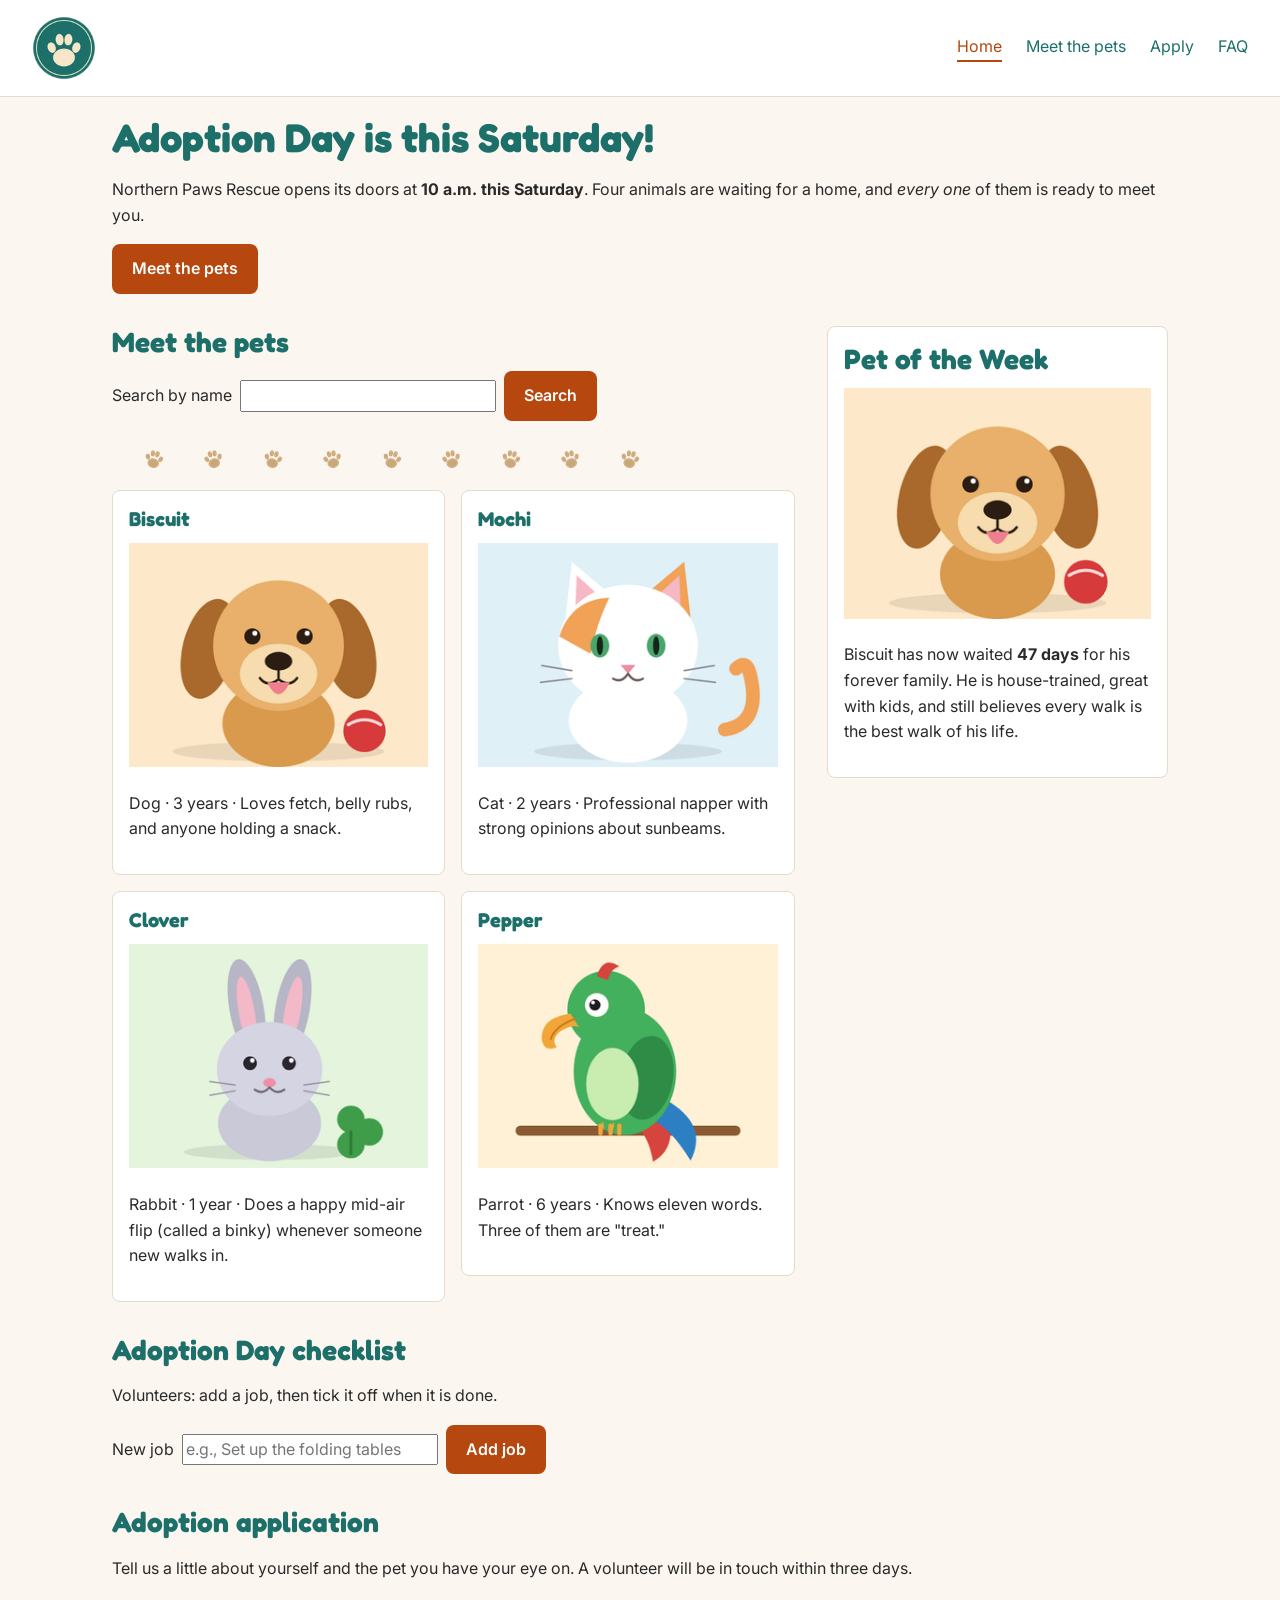
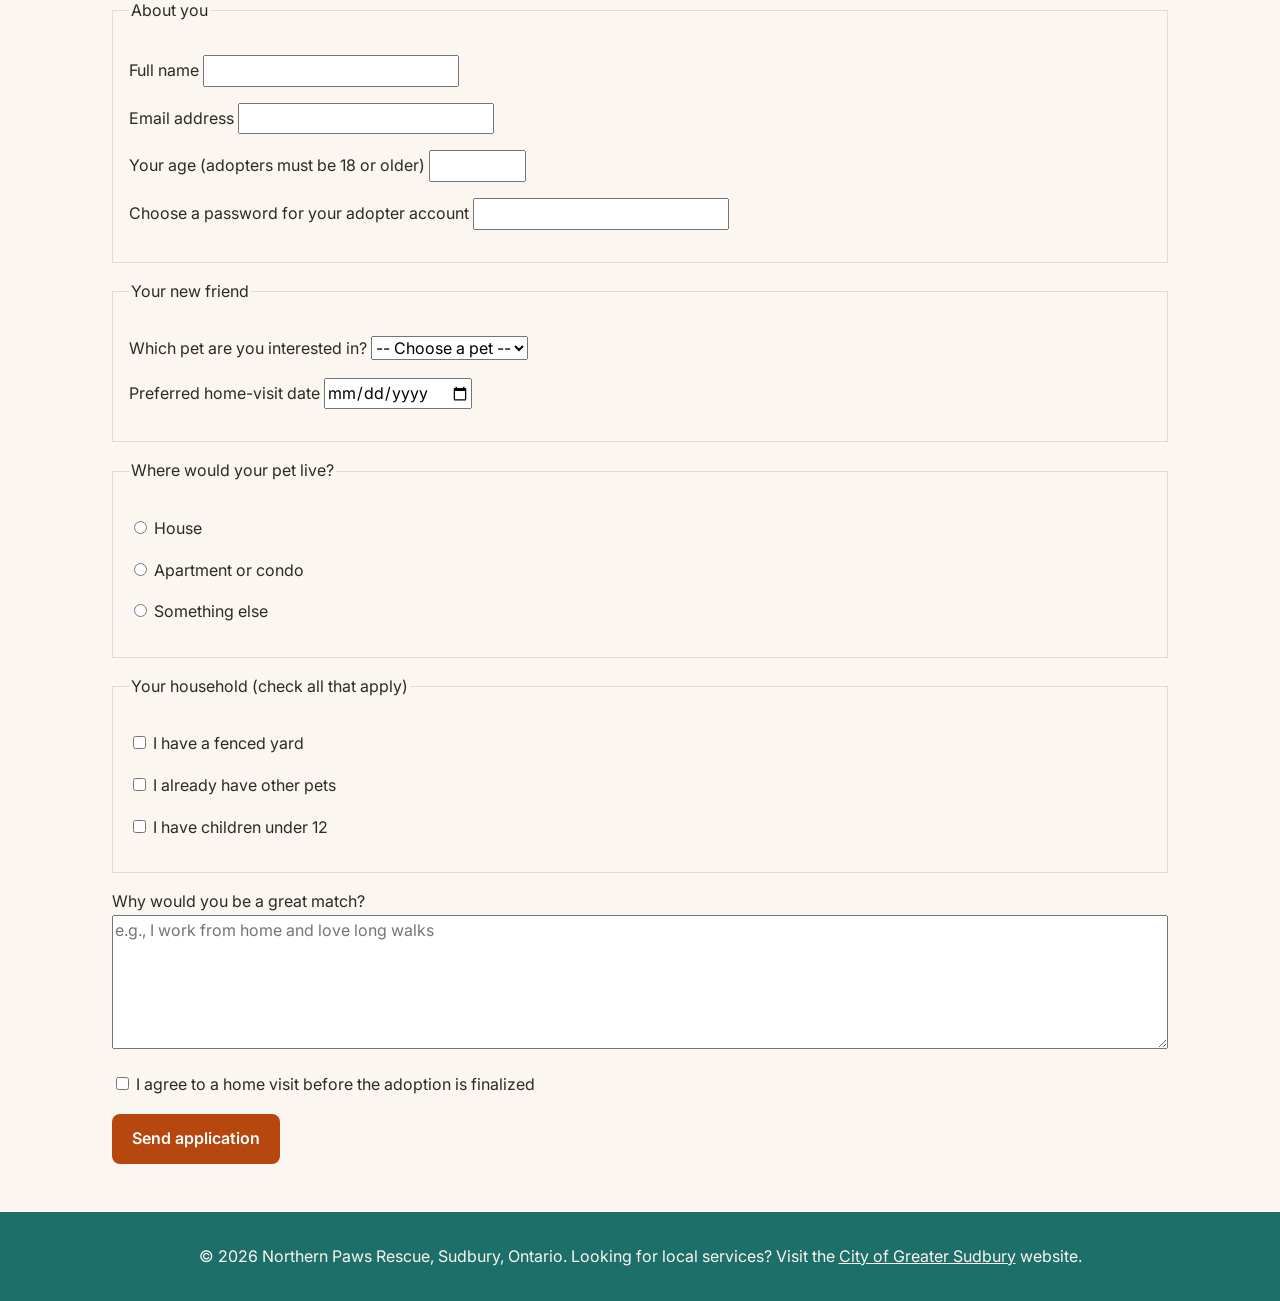
==== index.html @ 7a3be230 "Add initial files" ====
<!DOCTYPE html>
<html lang="en">
<head>
  <meta charset="UTF-8">
  <meta name="viewport" content="width=device-width, initial-scale=1.0">
  <title>Northern Paws Rescue — Adoption Day</title>
  <link rel="preconnect" href="https://fonts.googleapis.com">
  <link rel="preconnect" href="https://fonts.gstatic.com" crossorigin>
  <link href="https://fonts.googleapis.com/css2?family=Fredoka:wght@500;600&amp;family=Inter:wght@400;600&amp;display=swap" rel="stylesheet">
  <link rel="stylesheet" href="styles.css">
</head>
<body>
  <header>
    <img src="images/logo.png" alt="Northern Paws Rescue logo">
    <nav>
      <a href="index.html" class="active">Home</a>
      <a href="#pets">Meet the pets</a>
      <a href="#apply">Apply</a>
      <a href="faq.html">FAQ</a>
    </nav>
  </header>

  <main>
    <section id="welcome">
      <h1>Adoption Day is this Saturday!</h1>
      <p>Northern Paws Rescue opens its doors at <strong>10 a.m. this Saturday</strong>. Four animals are waiting for a home, and <em>every one</em> of them is ready to meet you.</p>
      <a href="#pets" class="btn">Meet the pets</a>
    </section>

    <div class="showcase">
      <section id="pets">
        <h2>Meet the pets</h2>
        <form action="index.html#pets" method="get">
          <label for="pet-search">Search by name</label>
          <input type="text" id="pet-search" name="q">
          <button type="submit" class="btn">Search</button>
        </form>
        <p id="pet-count"></p>
        <p id="no-results" class="hidden">No pets match that name. Try “Mochi” or “Pepper”.</p>
        <img src="images/paw-divider.png" alt="">
        <ul class="pet-list">
          <li>
            <article class="card">
              <h3>Biscuit</h3>
              <img src="images/biscuit.png" alt="Biscuit, a golden dog with floppy ears, smiling beside a red ball">
              <p>Dog · 3 years · Loves fetch, belly rubs, and anyone holding a snack.</p>
            </article>
          </li>
          <li>
            <article class="card">
              <h3>Mochi</h3>
              <img src="images/mochi.png" alt="Mochi, a white cat with an orange patch over one ear and green eyes">
              <p>Cat · 2 years · Professional napper with strong opinions about sunbeams.</p>
            </article>
          </li>
          <li>
            <article class="card">
              <h3>Clover</h3>
              <img src="images/clover.png" alt="Clover, a gray rabbit with tall ears sitting beside a green clover leaf">
              <p>Rabbit · 1 year · Does a happy mid-air flip (called a binky) whenever someone new walks in.</p>
            </article>
          </li>
          <li>
            <article class="card">
              <h3>Pepper</h3>
              <img src="images/pepper.png" alt="Pepper, a green parrot with an orange beak perched on a branch">
              <p>Parrot · 6 years · Knows eleven words. Three of them are "treat."</p>
            </article>
          </li>
        </ul>
      </section>

      <aside class="card">
        <h2>Pet of the Week</h2>
        <img src="images/biscuit.png" alt="Biscuit grinning happily, his red ball right beside him">
        <p>Biscuit has now waited <strong>47 days</strong> for his forever family. He is house-trained, great with kids, and still believes every walk is the best walk of his life.</p>
      </aside>
    </div>

    <section id="checklist-section">
      <h2>Adoption Day checklist</h2>
      <p>Volunteers: add a job, then tick it off when it is done.</p>
      <form id="checklist-form">
        <label for="task-name">New job</label>
        <input type="text" id="task-name" name="taskName" placeholder="e.g., Set up the folding tables">
        <button type="submit" class="btn">Add job</button>
      </form>
      <p id="form-message" class="error"></p>
      <ul id="task-list"></ul>
    </section>

    <section id="apply">
      <h2>Adoption application</h2>
      <p>Tell us a little about yourself and the pet you have your eye on. A volunteer will be in touch within three days.</p>
      <form action="/applications" method="post">
        <fieldset>
          <legend>About you</legend>
          <p>
            <label for="full-name">Full name</label>
            <input type="text" id="full-name" name="fullName" required>
          </p>
          <p>
            <label for="email">Email address</label>
            <input type="email" id="email" name="email" required>
          </p>
          <p>
            <label for="age">Your age (adopters must be 18 or older)</label>
            <input type="number" id="age" name="age" min="18" max="120" required>
          </p>
          <p>
            <label for="password">Choose a password for your adopter account</label>
            <input type="password" id="password" name="password" required>
          </p>
        </fieldset>
        <fieldset>
          <legend>Your new friend</legend>
          <p>
            <label for="pet-choice">Which pet are you interested in?</label>
            <select id="pet-choice" name="pet" required>
              <option value="">-- Choose a pet --</option>
              <option value="biscuit">Biscuit (dog)</option>
              <option value="mochi">Mochi (cat)</option>
              <option value="clover">Clover (rabbit)</option>
              <option value="pepper">Pepper (parrot)</option>
              <option value="undecided">I am not sure yet</option>
            </select>
          </p>
          <p>
            <label for="visit-date">Preferred home-visit date</label>
            <input type="date" id="visit-date" name="visitDate">
          </p>
        </fieldset>
        <fieldset>
          <legend>Where would your pet live?</legend>
          <p>
            <input type="radio" id="home-house" name="homeType" value="house" required>
            <label for="home-house">House</label>
          </p>
          <p>
            <input type="radio" id="home-apartment" name="homeType" value="apartment">
            <label for="home-apartment">Apartment or condo</label>
          </p>
          <p>
            <input type="radio" id="home-other" name="homeType" value="other">
            <label for="home-other">Something else</label>
          </p>
        </fieldset>
        <fieldset>
          <legend>Your household (check all that apply)</legend>
          <p>
            <input type="checkbox" id="has-yard" name="hasYard" value="yes">
            <label for="has-yard">I have a fenced yard</label>
          </p>
          <p>
            <input type="checkbox" id="has-pets" name="hasOtherPets" value="yes">
            <label for="has-pets">I already have other pets</label>
          </p>
          <p>
            <input type="checkbox" id="has-kids" name="hasYoungKids" value="yes">
            <label for="has-kids">I have children under 12</label>
          </p>
        </fieldset>
        <p>
          <label for="reason">Why would you be a great match?</label>
          <textarea id="reason" name="reason" rows="5" cols="40" placeholder="e.g., I work from home and love long walks"></textarea>
        </p>
        <p>
          <input type="checkbox" id="agree" name="agreeToVisit" value="yes" required>
          <label for="agree">I agree to a home visit before the adoption is finalized</label>
        </p>
        <button type="submit" class="btn">Send application</button>
      </form>
    </section>
  </main>

  <footer>
    <p>&copy; 2026 Northern Paws Rescue, Sudbury, Ontario. Looking for local services? Visit the <a href="https://www.greatersudbury.ca/">City of Greater Sudbury</a> website.</p>
  </footer>
</body>
</html>
---- styles.css ----
/* Northern Paws Rescue — styles.css */

:root {
  --color-bg: #fbf7f0;
  --color-surface: #ffffff;
  --color-text: #2a2a2a;
  --color-primary: #1d6f6a;
  --color-accent: #b5470f;
  --color-accent-dark: #8f3809;
  --color-border: #e3dccd;
  --spacing-unit: 1rem;
  --radius: 0.5rem;
  --font-heading: "Fredoka", "Trebuchet MS", sans-serif;
  --font-body: "Inter", "Helvetica Neue", Arial, sans-serif;
}

* {
  box-sizing: border-box;
}

body {
  margin: 0;
  background-color: var(--color-bg);
  color: var(--color-text);
  font-family: var(--font-body);
  font-size: 1rem;
  line-height: 1.6;
}

img {
  max-width: 100%;
  height: auto;
}

h1,
h2,
h3 {
  margin: 0 0 0.75rem;
  font-family: var(--font-heading);
  line-height: 1.2;
  color: var(--color-primary);
}

h1 {
  font-size: 2rem;
}

h2 {
  font-size: 1.5rem;
}

h3 {
  font-size: 1.25rem;
}

a {
  color: var(--color-primary);
}

header {
  display: flex;
  flex-wrap: wrap;
  justify-content: space-between;
  align-items: center;
  gap: 1rem;
  padding: var(--spacing-unit);
  background-color: var(--color-surface);
  border-bottom: 1px solid var(--color-border);
}

header img {
  width: 4rem;
}

nav {
  display: flex;
  flex-wrap: wrap;
  gap: 0.5rem 1.5rem;
}

nav a {
  text-decoration: none;
  color: var(--color-primary);
}

#pets form {
  display: flex;
  flex-wrap: wrap;
  align-items: center;
  gap: 0.5rem;
  margin-bottom: 1rem;
}

main {
  max-width: 70rem;
  margin: 0 auto;
  padding: var(--spacing-unit);
}

section {
  margin-bottom: 2rem;
}

fieldset {
  margin: 0 0 1rem;
  padding: var(--spacing-unit);
  border: 1px solid var(--color-border);
}

input,
select,
textarea,
button {
  font: inherit;
}

textarea {
  width: 100%;
}

footer {
  padding: var(--spacing-unit);
  background-color: var(--color-primary);
  color: var(--color-bg);
  text-align: center;
}

footer a {
  color: var(--color-bg);
}

.btn {
  display: inline-block;
  padding: 0.75rem 1.25rem;
  background-color: var(--color-accent);
  color: #fff;
  border: 0;
  border-radius: var(--radius);
  font-weight: 600;
  text-decoration: none;
  cursor: pointer;
}

.btn:hover {
  background-color: var(--color-accent-dark);
}

.card {
  padding: var(--spacing-unit);
  background-color: var(--color-surface);
  border: 1px solid var(--color-border);
  border-radius: var(--radius);
}

.active {
  color: var(--color-accent);
  border-bottom: 2px solid var(--color-accent);
}

.pet-list {
  list-style: none;
  margin: 0;
  padding: 0;
  display: grid;
  grid-template-columns: 1fr;
  gap: var(--spacing-unit);
}

/* Helper classes used by the JavaScript in Class Activity 5 */
.hidden {
  display: none;
}

.error {
  margin: 0.5rem 0 0;
  color: #b00020;
  font-weight: 600;
}

#checklist-form {
  display: flex;
  flex-wrap: wrap;
  align-items: center;
  gap: 0.5rem;
}

#task-list {
  list-style: none;
  margin: 1rem 0 0;
  padding: 0;
}

#task-list li {
  margin-bottom: 0.5rem;
  padding: 0.5rem 0.75rem;
  background-color: var(--color-surface);
  border: 1px solid var(--color-border);
  border-radius: var(--radius);
}

#task-list label {
  display: flex;
  align-items: center;
  gap: 0.5rem;
  cursor: pointer;
}

.done span {
  color: #5f5f5f;
  text-decoration: line-through;
}

.showcase {
  display: grid;
  gap: 2rem;
}

@media (min-width: 768px) {
  h1 {
    font-size: 2.5rem;
  }

  h2 {
    font-size: 1.75rem;
  }

  header,
  main,
  footer {
    padding-left: 2rem;
    padding-right: 2rem;
  }

  .pet-list {
    grid-template-columns: repeat(2, 1fr);
  }
}

@media (min-width: 1024px) {
  .showcase {
    grid-template-columns: 2fr 1fr;
    align-items: start;
  }
}
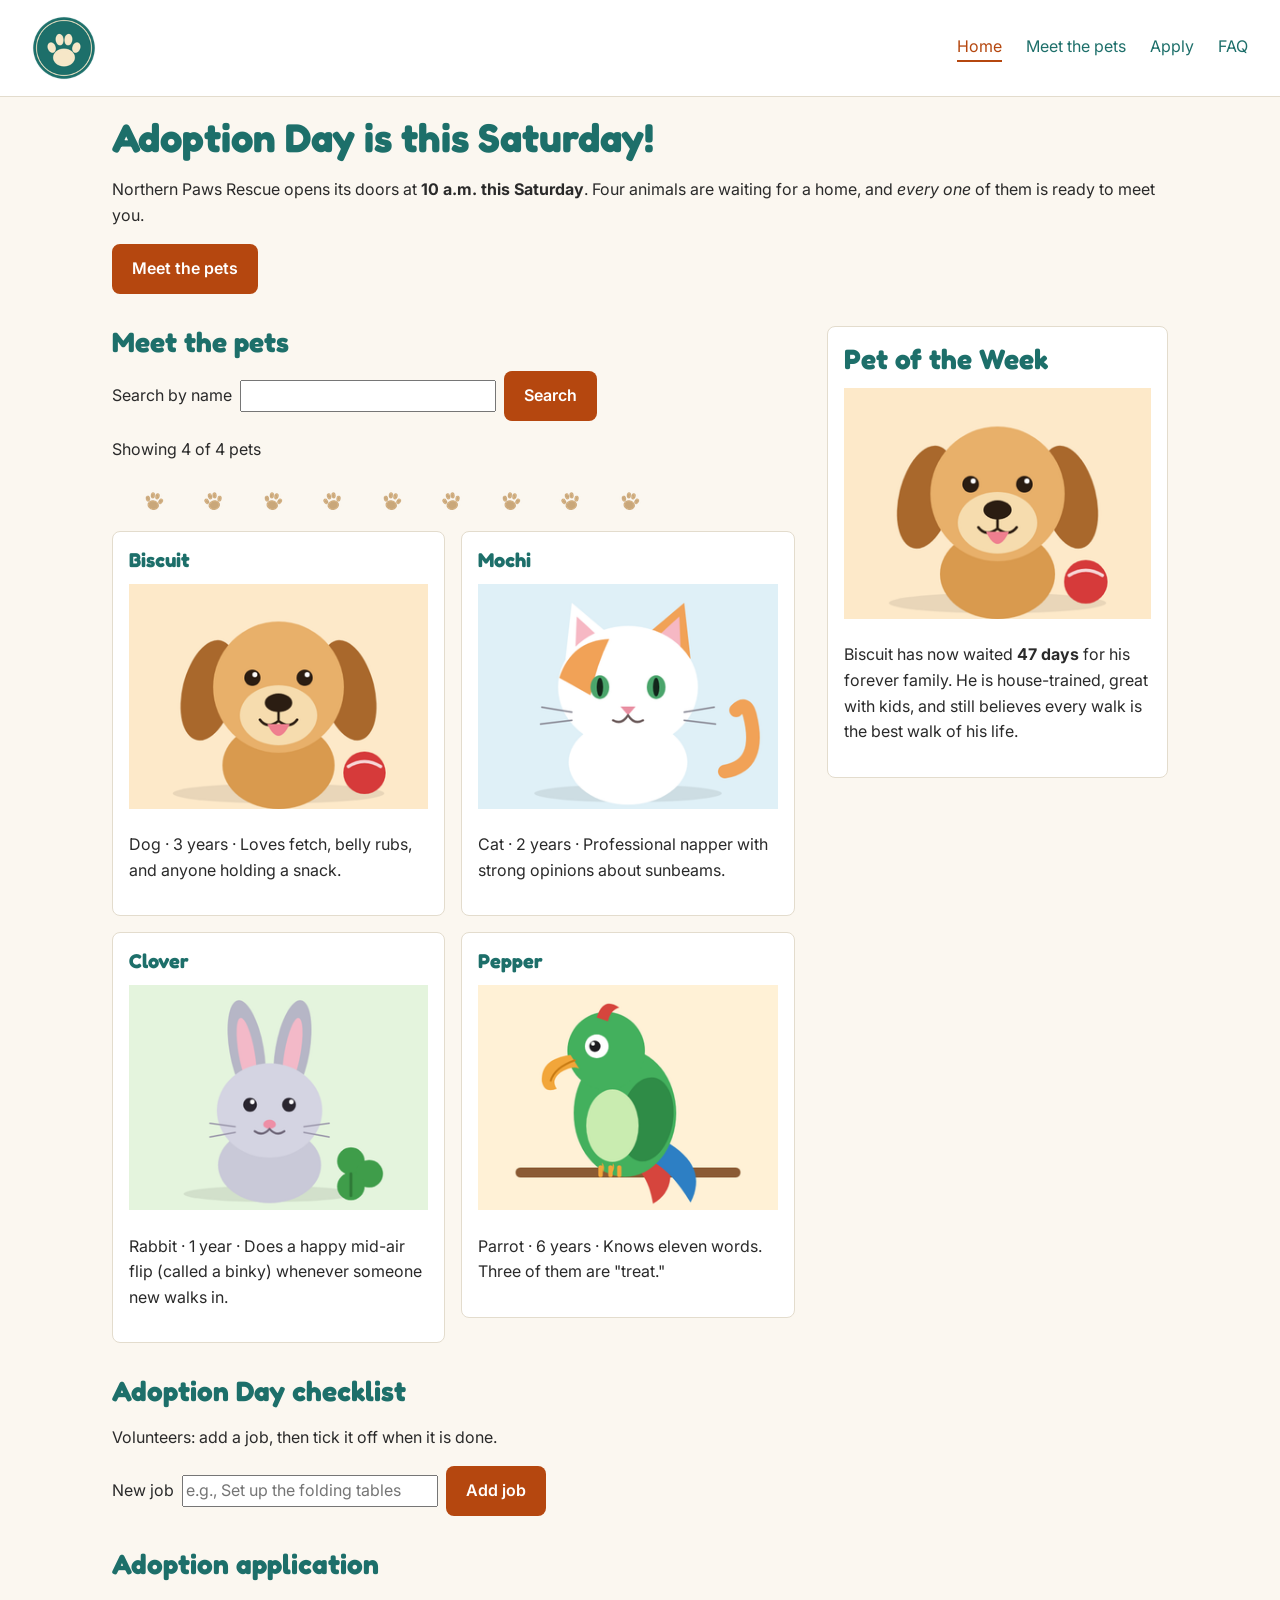
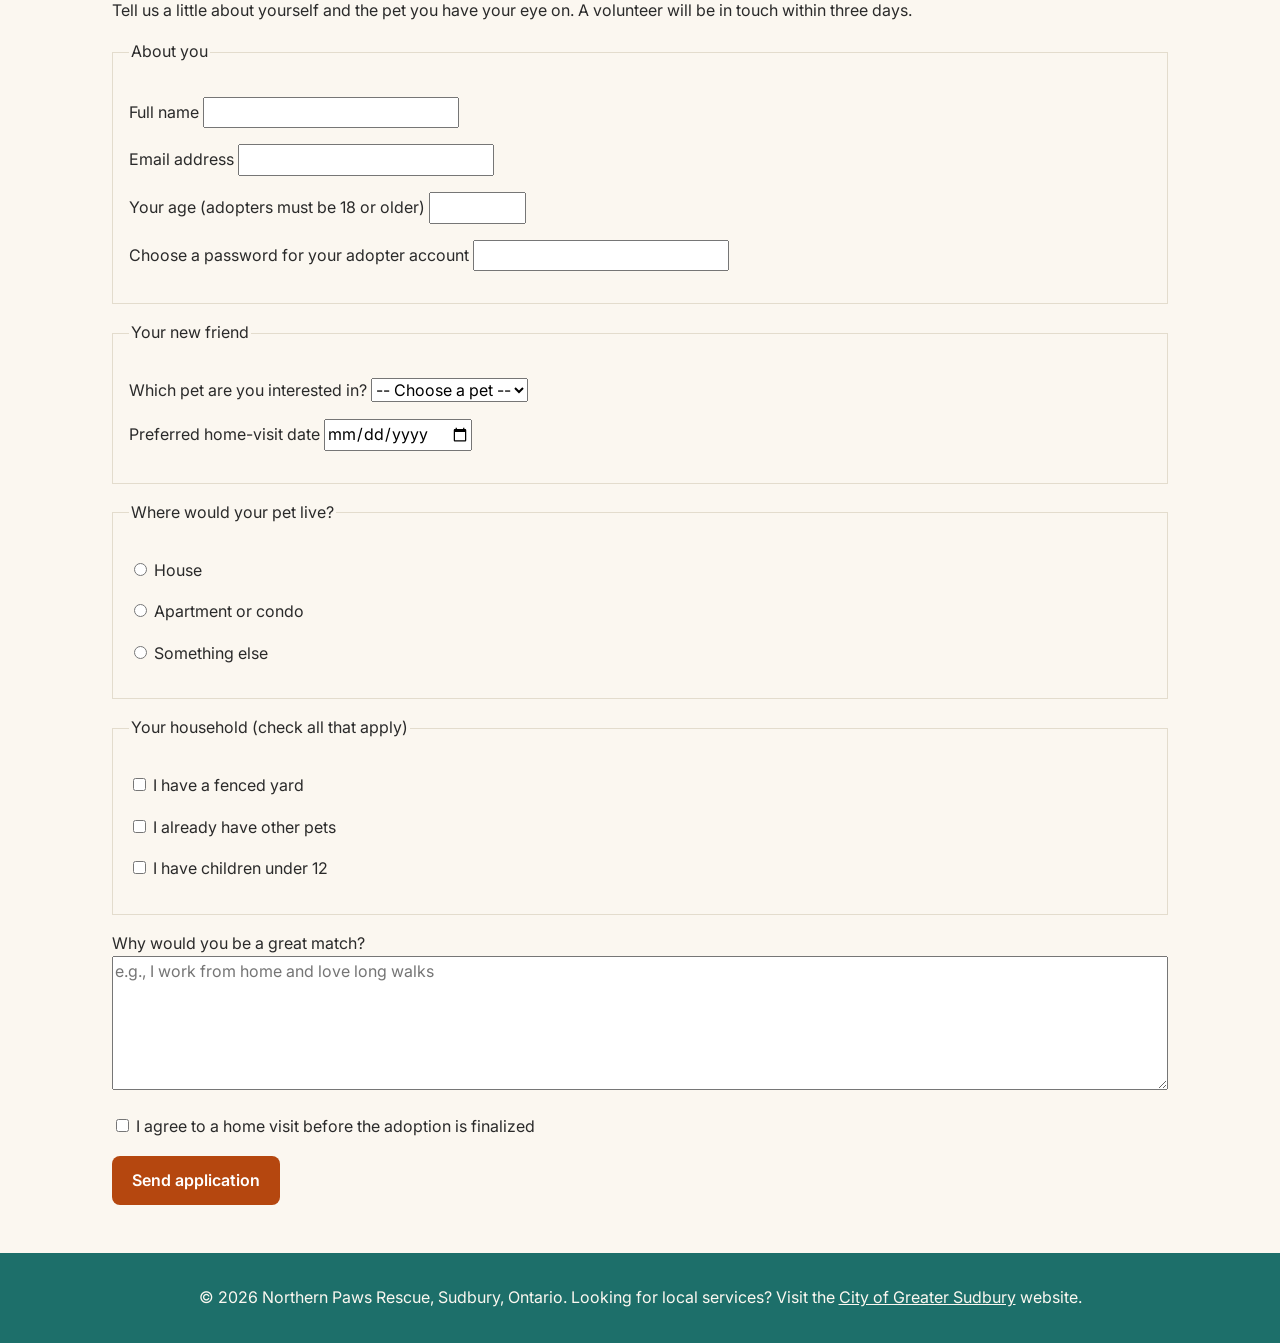
==== commit e291f060: "Link script.js and show the pet count." ====
--- a/index.html
+++ b/index.html
@@ -1,180 +1,331 @@
-<!DOCTYPE html>
+<!doctype html>
 <html lang="en">
-<head>
-  <meta charset="UTF-8">
-  <meta name="viewport" content="width=device-width, initial-scale=1.0">
-  <title>Northern Paws Rescue — Adoption Day</title>
-  <link rel="preconnect" href="https://fonts.googleapis.com">
-  <link rel="preconnect" href="https://fonts.gstatic.com" crossorigin>
-  <link href="https://fonts.googleapis.com/css2?family=Fredoka:wght@500;600&amp;family=Inter:wght@400;600&amp;display=swap" rel="stylesheet">
-  <link rel="stylesheet" href="styles.css">
-</head>
-<body>
-  <header>
-    <img src="images/logo.png" alt="Northern Paws Rescue logo">
-    <nav>
-      <a href="index.html" class="active">Home</a>
-      <a href="#pets">Meet the pets</a>
-      <a href="#apply">Apply</a>
-      <a href="faq.html">FAQ</a>
-    </nav>
-  </header>
-
-  <main>
-    <section id="welcome">
-      <h1>Adoption Day is this Saturday!</h1>
-      <p>Northern Paws Rescue opens its doors at <strong>10 a.m. this Saturday</strong>. Four animals are waiting for a home, and <em>every one</em> of them is ready to meet you.</p>
-      <a href="#pets" class="btn">Meet the pets</a>
-    </section>
-
-    <div class="showcase">
-      <section id="pets">
-        <h2>Meet the pets</h2>
-        <form action="index.html#pets" method="get">
-          <label for="pet-search">Search by name</label>
-          <input type="text" id="pet-search" name="q">
-          <button type="submit" class="btn">Search</button>
-        </form>
-        <p id="pet-count"></p>
-        <p id="no-results" class="hidden">No pets match that name. Try “Mochi” or “Pepper”.</p>
-        <img src="images/paw-divider.png" alt="">
-        <ul class="pet-list">
-          <li>
-            <article class="card">
-              <h3>Biscuit</h3>
-              <img src="images/biscuit.png" alt="Biscuit, a golden dog with floppy ears, smiling beside a red ball">
-              <p>Dog · 3 years · Loves fetch, belly rubs, and anyone holding a snack.</p>
-            </article>
-          </li>
-          <li>
-            <article class="card">
-              <h3>Mochi</h3>
-              <img src="images/mochi.png" alt="Mochi, a white cat with an orange patch over one ear and green eyes">
-              <p>Cat · 2 years · Professional napper with strong opinions about sunbeams.</p>
-            </article>
-          </li>
-          <li>
-            <article class="card">
-              <h3>Clover</h3>
-              <img src="images/clover.png" alt="Clover, a gray rabbit with tall ears sitting beside a green clover leaf">
-              <p>Rabbit · 1 year · Does a happy mid-air flip (called a binky) whenever someone new walks in.</p>
-            </article>
-          </li>
-          <li>
-            <article class="card">
-              <h3>Pepper</h3>
-              <img src="images/pepper.png" alt="Pepper, a green parrot with an orange beak perched on a branch">
-              <p>Parrot · 6 years · Knows eleven words. Three of them are "treat."</p>
-            </article>
-          </li>
-        </ul>
-      </section>
-
-      <aside class="card">
-        <h2>Pet of the Week</h2>
-        <img src="images/biscuit.png" alt="Biscuit grinning happily, his red ball right beside him">
-        <p>Biscuit has now waited <strong>47 days</strong> for his forever family. He is house-trained, great with kids, and still believes every walk is the best walk of his life.</p>
-      </aside>
-    </div>
-
-    <section id="checklist-section">
-      <h2>Adoption Day checklist</h2>
-      <p>Volunteers: add a job, then tick it off when it is done.</p>
-      <form id="checklist-form">
-        <label for="task-name">New job</label>
-        <input type="text" id="task-name" name="taskName" placeholder="e.g., Set up the folding tables">
-        <button type="submit" class="btn">Add job</button>
-      </form>
-      <p id="form-message" class="error"></p>
-      <ul id="task-list"></ul>
-    </section>
-
-    <section id="apply">
-      <h2>Adoption application</h2>
-      <p>Tell us a little about yourself and the pet you have your eye on. A volunteer will be in touch within three days.</p>
-      <form action="/applications" method="post">
-        <fieldset>
-          <legend>About you</legend>
-          <p>
-            <label for="full-name">Full name</label>
-            <input type="text" id="full-name" name="fullName" required>
-          </p>
-          <p>
-            <label for="email">Email address</label>
-            <input type="email" id="email" name="email" required>
-          </p>
-          <p>
-            <label for="age">Your age (adopters must be 18 or older)</label>
-            <input type="number" id="age" name="age" min="18" max="120" required>
-          </p>
-          <p>
-            <label for="password">Choose a password for your adopter account</label>
-            <input type="password" id="password" name="password" required>
-          </p>
-        </fieldset>
-        <fieldset>
-          <legend>Your new friend</legend>
-          <p>
-            <label for="pet-choice">Which pet are you interested in?</label>
-            <select id="pet-choice" name="pet" required>
-              <option value="">-- Choose a pet --</option>
-              <option value="biscuit">Biscuit (dog)</option>
-              <option value="mochi">Mochi (cat)</option>
-              <option value="clover">Clover (rabbit)</option>
-              <option value="pepper">Pepper (parrot)</option>
-              <option value="undecided">I am not sure yet</option>
-            </select>
-          </p>
-          <p>
-            <label for="visit-date">Preferred home-visit date</label>
-            <input type="date" id="visit-date" name="visitDate">
-          </p>
-        </fieldset>
-        <fieldset>
-          <legend>Where would your pet live?</legend>
-          <p>
-            <input type="radio" id="home-house" name="homeType" value="house" required>
-            <label for="home-house">House</label>
-          </p>
-          <p>
-            <input type="radio" id="home-apartment" name="homeType" value="apartment">
-            <label for="home-apartment">Apartment or condo</label>
-          </p>
-          <p>
-            <input type="radio" id="home-other" name="homeType" value="other">
-            <label for="home-other">Something else</label>
-          </p>
-        </fieldset>
-        <fieldset>
-          <legend>Your household (check all that apply)</legend>
-          <p>
-            <input type="checkbox" id="has-yard" name="hasYard" value="yes">
-            <label for="has-yard">I have a fenced yard</label>
-          </p>
-          <p>
-            <input type="checkbox" id="has-pets" name="hasOtherPets" value="yes">
-            <label for="has-pets">I already have other pets</label>
-          </p>
-          <p>
-            <input type="checkbox" id="has-kids" name="hasYoungKids" value="yes">
-            <label for="has-kids">I have children under 12</label>
-          </p>
-        </fieldset>
-        <p>
-          <label for="reason">Why would you be a great match?</label>
-          <textarea id="reason" name="reason" rows="5" cols="40" placeholder="e.g., I work from home and love long walks"></textarea>
-        </p>
-        <p>
-          <input type="checkbox" id="agree" name="agreeToVisit" value="yes" required>
-          <label for="agree">I agree to a home visit before the adoption is finalized</label>
-        </p>
-        <button type="submit" class="btn">Send application</button>
-      </form>
-    </section>
-  </main>
-
-  <footer>
-    <p>&copy; 2026 Northern Paws Rescue, Sudbury, Ontario. Looking for local services? Visit the <a href="https://www.greatersudbury.ca/">City of Greater Sudbury</a> website.</p>
-  </footer>
-</body>
+    <head>
+        <meta charset="UTF-8" />
+        <meta name="viewport" content="width=device-width, initial-scale=1.0" />
+        <title>Northern Paws Rescue — Adoption Day</title>
+        <link rel="preconnect" href="https://fonts.googleapis.com" />
+        <link rel="preconnect" href="https://fonts.gstatic.com" crossorigin />
+        <link
+            href="https://fonts.googleapis.com/css2?family=Fredoka:wght@500;600&amp;family=Inter:wght@400;600&amp;display=swap"
+            rel="stylesheet"
+        />
+        <link rel="stylesheet" href="styles.css" />
+        <script src="script.js" defer></script>
+        <script src="script.js" defer></script>
+    </head>
+    <body>
+        <header>
+            <img src="images/logo.png" alt="Northern Paws Rescue logo" />
+            <nav>
+                <a href="index.html" class="active">Home</a>
+                <a href="#pets">Meet the pets</a>
+                <a href="#apply">Apply</a>
+                <a href="faq.html">FAQ</a>
+            </nav>
+        </header>
+
+        <main>
+            <section id="welcome">
+                <h1>Adoption Day is this Saturday!</h1>
+                <p>
+                    Northern Paws Rescue opens its doors at
+                    <strong>10 a.m. this Saturday</strong>. Four animals are
+                    waiting for a home, and <em>every one</em> of them is ready
+                    to meet you.
+                </p>
+                <a href="#pets" class="btn">Meet the pets</a>
+            </section>
+
+            <div class="showcase">
+                <section id="pets">
+                    <h2>Meet the pets</h2>
+                    <form action="index.html#pets" method="get">
+                        <label for="pet-search">Search by name</label>
+                        <input type="text" id="pet-search" name="q" />
+                        <button type="submit" class="btn">Search</button>
+                    </form>
+                    <p id="pet-count"></p>
+                    <p id="no-results" class="hidden">
+                        No pets match that name. Try “Mochi” or “Pepper”.
+                    </p>
+                    <img src="images/paw-divider.png" alt="" />
+                    <ul class="pet-list">
+                        <li>
+                            <article class="card">
+                                <h3>Biscuit</h3>
+                                <img
+                                    src="images/biscuit.png"
+                                    alt="Biscuit, a golden dog with floppy ears, smiling beside a red ball"
+                                />
+                                <p>
+                                    Dog · 3 years · Loves fetch, belly rubs, and
+                                    anyone holding a snack.
+                                </p>
+                            </article>
+                        </li>
+                        <li>
+                            <article class="card">
+                                <h3>Mochi</h3>
+                                <img
+                                    src="images/mochi.png"
+                                    alt="Mochi, a white cat with an orange patch over one ear and green eyes"
+                                />
+                                <p>
+                                    Cat · 2 years · Professional napper with
+                                    strong opinions about sunbeams.
+                                </p>
+                            </article>
+                        </li>
+                        <li>
+                            <article class="card">
+                                <h3>Clover</h3>
+                                <img
+                                    src="images/clover.png"
+                                    alt="Clover, a gray rabbit with tall ears sitting beside a green clover leaf"
+                                />
+                                <p>
+                                    Rabbit · 1 year · Does a happy mid-air flip
+                                    (called a binky) whenever someone new walks
+                                    in.
+                                </p>
+                            </article>
+                        </li>
+                        <li>
+                            <article class="card">
+                                <h3>Pepper</h3>
+                                <img
+                                    src="images/pepper.png"
+                                    alt="Pepper, a green parrot with an orange beak perched on a branch"
+                                />
+                                <p>
+                                    Parrot · 6 years · Knows eleven words. Three
+                                    of them are "treat."
+                                </p>
+                            </article>
+                        </li>
+                    </ul>
+                </section>
+
+                <aside class="card">
+                    <h2>Pet of the Week</h2>
+                    <img
+                        src="images/biscuit.png"
+                        alt="Biscuit grinning happily, his red ball right beside him"
+                    />
+                    <p>
+                        Biscuit has now waited <strong>47 days</strong> for his
+                        forever family. He is house-trained, great with kids,
+                        and still believes every walk is the best walk of his
+                        life.
+                    </p>
+                </aside>
+            </div>
+
+            <section id="checklist-section">
+                <h2>Adoption Day checklist</h2>
+                <p>Volunteers: add a job, then tick it off when it is done.</p>
+                <form id="checklist-form">
+                    <label for="task-name">New job</label>
+                    <input
+                        type="text"
+                        id="task-name"
+                        name="taskName"
+                        placeholder="e.g., Set up the folding tables"
+                    />
+                    <button type="submit" class="btn">Add job</button>
+                </form>
+                <p id="form-message" class="error"></p>
+                <ul id="task-list"></ul>
+            </section>
+
+            <section id="apply">
+                <h2>Adoption application</h2>
+                <p>
+                    Tell us a little about yourself and the pet you have your
+                    eye on. A volunteer will be in touch within three days.
+                </p>
+                <form action="/applications" method="post">
+                    <fieldset>
+                        <legend>About you</legend>
+                        <p>
+                            <label for="full-name">Full name</label>
+                            <input
+                                type="text"
+                                id="full-name"
+                                name="fullName"
+                                required
+                            />
+                        </p>
+                        <p>
+                            <label for="email">Email address</label>
+                            <input
+                                type="email"
+                                id="email"
+                                name="email"
+                                required
+                            />
+                        </p>
+                        <p>
+                            <label for="age"
+                                >Your age (adopters must be 18 or older)</label
+                            >
+                            <input
+                                type="number"
+                                id="age"
+                                name="age"
+                                min="18"
+                                max="120"
+                                required
+                            />
+                        </p>
+                        <p>
+                            <label for="password"
+                                >Choose a password for your adopter
+                                account</label
+                            >
+                            <input
+                                type="password"
+                                id="password"
+                                name="password"
+                                required
+                            />
+                        </p>
+                    </fieldset>
+                    <fieldset>
+                        <legend>Your new friend</legend>
+                        <p>
+                            <label for="pet-choice"
+                                >Which pet are you interested in?</label
+                            >
+                            <select id="pet-choice" name="pet" required>
+                                <option value="">-- Choose a pet --</option>
+                                <option value="biscuit">Biscuit (dog)</option>
+                                <option value="mochi">Mochi (cat)</option>
+                                <option value="clover">Clover (rabbit)</option>
+                                <option value="pepper">Pepper (parrot)</option>
+                                <option value="undecided">
+                                    I am not sure yet
+                                </option>
+                            </select>
+                        </p>
+                        <p>
+                            <label for="visit-date"
+                                >Preferred home-visit date</label
+                            >
+                            <input
+                                type="date"
+                                id="visit-date"
+                                name="visitDate"
+                            />
+                        </p>
+                    </fieldset>
+                    <fieldset>
+                        <legend>Where would your pet live?</legend>
+                        <p>
+                            <input
+                                type="radio"
+                                id="home-house"
+                                name="homeType"
+                                value="house"
+                                required
+                            />
+                            <label for="home-house">House</label>
+                        </p>
+                        <p>
+                            <input
+                                type="radio"
+                                id="home-apartment"
+                                name="homeType"
+                                value="apartment"
+                            />
+                            <label for="home-apartment"
+                                >Apartment or condo</label
+                            >
+                        </p>
+                        <p>
+                            <input
+                                type="radio"
+                                id="home-other"
+                                name="homeType"
+                                value="other"
+                            />
+                            <label for="home-other">Something else</label>
+                        </p>
+                    </fieldset>
+                    <fieldset>
+                        <legend>Your household (check all that apply)</legend>
+                        <p>
+                            <input
+                                type="checkbox"
+                                id="has-yard"
+                                name="hasYard"
+                                value="yes"
+                            />
+                            <label for="has-yard">I have a fenced yard</label>
+                        </p>
+                        <p>
+                            <input
+                                type="checkbox"
+                                id="has-pets"
+                                name="hasOtherPets"
+                                value="yes"
+                            />
+                            <label for="has-pets"
+                                >I already have other pets</label
+                            >
+                        </p>
+                        <p>
+                            <input
+                                type="checkbox"
+                                id="has-kids"
+                                name="hasYoungKids"
+                                value="yes"
+                            />
+                            <label for="has-kids"
+                                >I have children under 12</label
+                            >
+                        </p>
+                    </fieldset>
+                    <p>
+                        <label for="reason"
+                            >Why would you be a great match?</label
+                        >
+                        <textarea
+                            id="reason"
+                            name="reason"
+                            rows="5"
+                            cols="40"
+                            placeholder="e.g., I work from home and love long walks"
+                        ></textarea>
+                    </p>
+                    <p>
+                        <input
+                            type="checkbox"
+                            id="agree"
+                            name="agreeToVisit"
+                            value="yes"
+                            required
+                        />
+                        <label for="agree"
+                            >I agree to a home visit before the adoption is
+                            finalized</label
+                        >
+                    </p>
+                    <button type="submit" class="btn">Send application</button>
+                </form>
+            </section>
+        </main>
+
+        <footer>
+            <p>
+                &copy; 2026 Northern Paws Rescue, Sudbury, Ontario. Looking for
+                local services? Visit the
+                <a href="https://www.greatersudbury.ca/"
+                    >City of Greater Sudbury</a
+                >
+                website.
+            </p>
+        </footer>
+    </body>
 </html>
--- a/styles.css
+++ b/styles.css
@@ -1,244 +1,244 @@
 /* Northern Paws Rescue — styles.css */
 
 :root {
-  --color-bg: #fbf7f0;
-  --color-surface: #ffffff;
-  --color-text: #2a2a2a;
-  --color-primary: #1d6f6a;
-  --color-accent: #b5470f;
-  --color-accent-dark: #8f3809;
-  --color-border: #e3dccd;
-  --spacing-unit: 1rem;
-  --radius: 0.5rem;
-  --font-heading: "Fredoka", "Trebuchet MS", sans-serif;
-  --font-body: "Inter", "Helvetica Neue", Arial, sans-serif;
+    --color-bg: #fbf7f0;
+    --color-surface: #ffffff;
+    --color-text: #2a2a2a;
+    --color-primary: #1d6f6a;
+    --color-accent: #b5470f;
+    --color-accent-dark: #8f3809;
+    --color-border: #e3dccd;
+    --spacing-unit: 1rem;
+    --radius: 0.5rem;
+    --font-heading: "Fredoka", "Trebuchet MS", sans-serif;
+    --font-body: "Inter", "Helvetica Neue", Arial, sans-serif;
 }
 
 * {
-  box-sizing: border-box;
+    box-sizing: border-box;
 }
 
 body {
-  margin: 0;
-  background-color: var(--color-bg);
-  color: var(--color-text);
-  font-family: var(--font-body);
-  font-size: 1rem;
-  line-height: 1.6;
+    margin: 0;
+    background-color: var(--color-bg);
+    color: var(--color-text);
+    font-family: var(--font-body);
+    font-size: 1rem;
+    line-height: 1.6;
 }
 
 img {
-  max-width: 100%;
-  height: auto;
+    max-width: 100%;
+    height: auto;
 }
 
 h1,
 h2,
 h3 {
-  margin: 0 0 0.75rem;
-  font-family: var(--font-heading);
-  line-height: 1.2;
-  color: var(--color-primary);
+    margin: 0 0 0.75rem;
+    font-family: var(--font-heading);
+    line-height: 1.2;
+    color: var(--color-primary);
 }
 
 h1 {
-  font-size: 2rem;
+    font-size: 2rem;
 }
 
 h2 {
-  font-size: 1.5rem;
+    font-size: 1.5rem;
 }
 
 h3 {
-  font-size: 1.25rem;
+    font-size: 1.25rem;
 }
 
 a {
-  color: var(--color-primary);
+    color: var(--color-primary);
 }
 
 header {
-  display: flex;
-  flex-wrap: wrap;
-  justify-content: space-between;
-  align-items: center;
-  gap: 1rem;
-  padding: var(--spacing-unit);
-  background-color: var(--color-surface);
-  border-bottom: 1px solid var(--color-border);
+    display: flex;
+    flex-wrap: wrap;
+    justify-content: space-between;
+    align-items: center;
+    gap: 1rem;
+    padding: var(--spacing-unit);
+    background-color: var(--color-surface);
+    border-bottom: 1px solid var(--color-border);
 }
 
 header img {
-  width: 4rem;
+    width: 4rem;
 }
 
 nav {
-  display: flex;
-  flex-wrap: wrap;
-  gap: 0.5rem 1.5rem;
+    display: flex;
+    flex-wrap: wrap;
+    gap: 0.5rem 1.5rem;
 }
 
 nav a {
-  text-decoration: none;
-  color: var(--color-primary);
+    text-decoration: none;
+    color: var(--color-primary);
 }
 
 #pets form {
-  display: flex;
-  flex-wrap: wrap;
-  align-items: center;
-  gap: 0.5rem;
-  margin-bottom: 1rem;
+    display: flex;
+    flex-wrap: wrap;
+    align-items: center;
+    gap: 0.5rem;
+    margin-bottom: 1rem;
 }
 
 main {
-  max-width: 70rem;
-  margin: 0 auto;
-  padding: var(--spacing-unit);
+    max-width: 70rem;
+    margin: 0 auto;
+    padding: var(--spacing-unit);
 }
 
 section {
-  margin-bottom: 2rem;
+    margin-bottom: 2rem;
 }
 
 fieldset {
-  margin: 0 0 1rem;
-  padding: var(--spacing-unit);
-  border: 1px solid var(--color-border);
+    margin: 0 0 1rem;
+    padding: var(--spacing-unit);
+    border: 1px solid var(--color-border);
 }
 
 input,
 select,
 textarea,
 button {
-  font: inherit;
+    font: inherit;
 }
 
 textarea {
-  width: 100%;
+    width: 100%;
 }
 
 footer {
-  padding: var(--spacing-unit);
-  background-color: var(--color-primary);
-  color: var(--color-bg);
-  text-align: center;
+    padding: var(--spacing-unit);
+    background-color: var(--color-primary);
+    color: var(--color-bg);
+    text-align: center;
 }
 
 footer a {
-  color: var(--color-bg);
+    color: var(--color-bg);
 }
 
 .btn {
-  display: inline-block;
-  padding: 0.75rem 1.25rem;
-  background-color: var(--color-accent);
-  color: #fff;
-  border: 0;
-  border-radius: var(--radius);
-  font-weight: 600;
-  text-decoration: none;
-  cursor: pointer;
+    display: inline-block;
+    padding: 0.75rem 1.25rem;
+    background-color: var(--color-accent);
+    color: #fff;
+    border: 0;
+    border-radius: var(--radius);
+    font-weight: 600;
+    text-decoration: none;
+    cursor: pointer;
 }
 
 .btn:hover {
-  background-color: var(--color-accent-dark);
+    background-color: var(--color-accent-dark);
 }
 
 .card {
-  padding: var(--spacing-unit);
-  background-color: var(--color-surface);
-  border: 1px solid var(--color-border);
-  border-radius: var(--radius);
+    padding: var(--spacing-unit);
+    background-color: var(--color-surface);
+    border: 1px solid var(--color-border);
+    border-radius: var(--radius);
 }
 
 .active {
-  color: var(--color-accent);
-  border-bottom: 2px solid var(--color-accent);
+    color: var(--color-accent);
+    border-bottom: 2px solid var(--color-accent);
 }
 
 .pet-list {
-  list-style: none;
-  margin: 0;
-  padding: 0;
-  display: grid;
-  grid-template-columns: 1fr;
-  gap: var(--spacing-unit);
+    list-style: none;
+    margin: 0;
+    padding: 0;
+    display: grid;
+    grid-template-columns: 1fr;
+    gap: var(--spacing-unit);
 }
 
 /* Helper classes used by the JavaScript in Class Activity 5 */
 .hidden {
-  display: none;
+    display: none;
 }
 
 .error {
-  margin: 0.5rem 0 0;
-  color: #b00020;
-  font-weight: 600;
+    margin: 0.5rem 0 0;
+    color: #b00020;
+    font-weight: 600;
 }
 
 #checklist-form {
-  display: flex;
-  flex-wrap: wrap;
-  align-items: center;
-  gap: 0.5rem;
+    display: flex;
+    flex-wrap: wrap;
+    align-items: center;
+    gap: 0.5rem;
 }
 
 #task-list {
-  list-style: none;
-  margin: 1rem 0 0;
-  padding: 0;
+    list-style: none;
+    margin: 1rem 0 0;
+    padding: 0;
 }
 
 #task-list li {
-  margin-bottom: 0.5rem;
-  padding: 0.5rem 0.75rem;
-  background-color: var(--color-surface);
-  border: 1px solid var(--color-border);
-  border-radius: var(--radius);
+    margin-bottom: 0.5rem;
+    padding: 0.5rem 0.75rem;
+    background-color: var(--color-surface);
+    border: 1px solid var(--color-border);
+    border-radius: var(--radius);
 }
 
 #task-list label {
-  display: flex;
-  align-items: center;
-  gap: 0.5rem;
-  cursor: pointer;
+    display: flex;
+    align-items: center;
+    gap: 0.5rem;
+    cursor: pointer;
 }
 
 .done span {
-  color: #5f5f5f;
-  text-decoration: line-through;
+    color: #5f5f5f;
+    text-decoration: line-through;
 }
 
 .showcase {
-  display: grid;
-  gap: 2rem;
+    display: grid;
+    gap: 2rem;
 }
 
 @media (min-width: 768px) {
-  h1 {
-    font-size: 2.5rem;
-  }
-
-  h2 {
-    font-size: 1.75rem;
-  }
-
-  header,
-  main,
-  footer {
-    padding-left: 2rem;
-    padding-right: 2rem;
-  }
-
-  .pet-list {
-    grid-template-columns: repeat(2, 1fr);
-  }
+    h1 {
+        font-size: 2.5rem;
+    }
+
+    h2 {
+        font-size: 1.75rem;
+    }
+
+    header,
+    main,
+    footer {
+        padding-left: 2rem;
+        padding-right: 2rem;
+    }
+
+    .pet-list {
+        grid-template-columns: repeat(2, 1fr);
+    }
 }
 
 @media (min-width: 1024px) {
-  .showcase {
-    grid-template-columns: 2fr 1fr;
-    align-items: start;
-  }
-}
+    .showcase {
+        grid-template-columns: 2fr 1fr;
+        align-items: start;
+    }
+}
